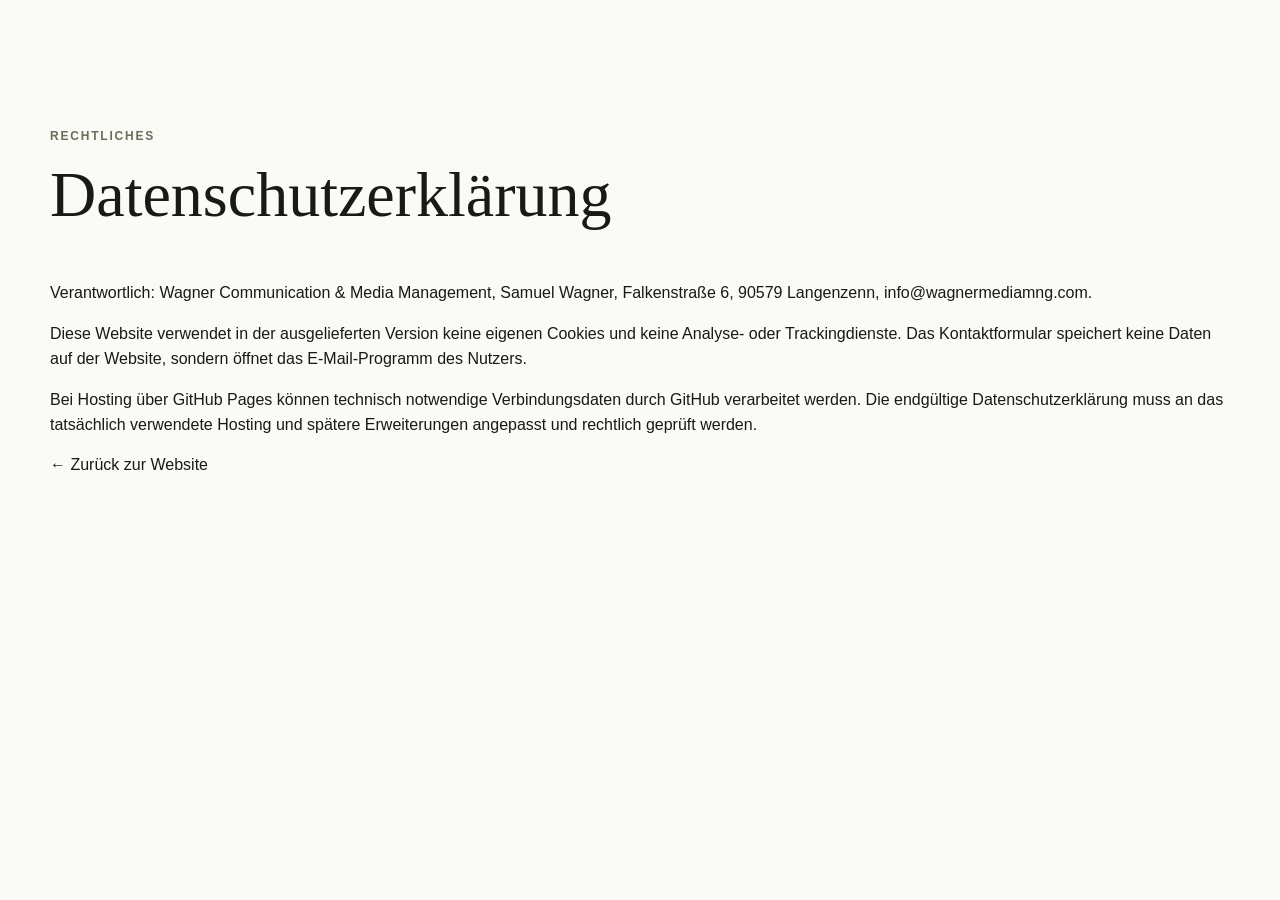
==== datenschutz.html @ 2af09372 "Add files via upload" ====
<!doctype html><html lang="de"><head><meta charset="utf-8"><meta name="viewport" content="width=device-width,initial-scale=1"><title>Datenschutz</title><link rel="stylesheet" href="style.css"></head><body><main class="section"><p class="kicker dark">Rechtliches</p><h2>Datenschutzerklärung</h2><p>Verantwortlich: Wagner Communication & Media Management, Samuel Wagner, Falkenstraße 6, 90579 Langenzenn, info@wagnermediamng.com.</p><p>Diese Website verwendet in der ausgelieferten Version keine eigenen Cookies und keine Analyse- oder Trackingdienste. Das Kontaktformular speichert keine Daten auf der Website, sondern öffnet das E-Mail-Programm des Nutzers.</p><p>Bei Hosting über GitHub Pages können technisch notwendige Verbindungsdaten durch GitHub verarbeitet werden. Die endgültige Datenschutzerklärung muss an das tatsächlich verwendete Hosting und spätere Erweiterungen angepasst und rechtlich geprüft werden.</p><p><a href="index.html">← Zurück zur Website</a></p></main></body></html>
---- style.css ----
*{box-sizing:border-box}html{scroll-behavior:smooth}body{margin:0;font-family:Arial,sans-serif;color:#171a16;background:#fafaf6;line-height:1.55}a{text-decoration:none;color:inherit}.header{position:fixed;top:0;left:0;right:0;z-index:10;display:flex;align-items:center;gap:35px;padding:22px max(24px,calc((100% - 1180px)/2));color:#fff;background:rgba(25,35,24,.9)}.logo{font-weight:800;text-transform:uppercase}.logo span{display:block;font-size:9px;letter-spacing:.12em}.header nav{margin-left:auto;display:flex;gap:26px}.header nav a{font-size:13px;font-weight:700}.menu{display:none;margin-left:auto;background:none;border:0;color:#fff;font-size:24px}.hero{min-height:820px;padding:155px max(24px,calc((100% - 1180px)/2)) 90px;display:grid;grid-template-columns:1.1fr .9fr;align-items:center;gap:70px;color:#fff;background:radial-gradient(circle at 80% 25%,rgba(170,179,154,.28),transparent 25%),linear-gradient(125deg,#142014,#59624d)}.kicker{font-size:12px;font-weight:800;letter-spacing:.15em;text-transform:uppercase}.kicker.dark{color:#66705a}.hero h1,.section h2,.contact h2{font-family:Georgia,serif;font-weight:400;line-height:.98}.hero h1{font-size:clamp(58px,7vw,105px);margin:20px 0}.hero h1 em{color:#aab39a}.hero-copy>p:not(.kicker){max-width:650px;color:rgba(255,255,255,.75);font-size:18px}.actions{display:flex;gap:15px;margin-top:30px}.btn{display:inline-flex;align-items:center;justify-content:center;min-height:48px;padding:0 20px;border:1px solid transparent;font-size:12px;font-weight:800;text-transform:uppercase}.btn.light{background:#f1f0e8;color:#1e291d}.btn.ghost{border-color:#fff}.btn.outline{border-color:#171a16}.hero-card{padding:35px;border:1px solid rgba(255,255,255,.25);background:rgba(255,255,255,.08);backdrop-filter:blur(10px)}.hero-card strong,.hero-card span{display:block}.hero-card span{color:rgba(255,255,255,.65)}.bars{height:210px;display:flex;gap:12px;align-items:end;margin-bottom:30px}.bars i{flex:1;background:#aab39a}.bars i:nth-child(1){height:30%}.bars i:nth-child(2){height:45%}.bars i:nth-child(3){height:55%}.bars i:nth-child(4){height:72%}.bars i:nth-child(5){height:90%}.section{padding:115px max(24px,calc((100% - 1180px)/2))}.section.alt{background:#efefe7}.section h2,.contact h2{font-size:clamp(42px,5vw,70px);margin:18px 0 55px;max-width:900px}.services{border-top:1px solid #ccd0c6}.services article{display:grid;grid-template-columns:55px 1fr 1.2fr;gap:24px;align-items:center;padding:34px 0;border-bottom:1px solid #ccd0c6}.services h3{font-family:Georgia,serif;font-size:28px;font-weight:400;margin:0}.services p{color:#646960}.packages{display:grid;grid-template-columns:repeat(3,1fr);gap:18px}.packages article{min-height:500px;padding:32px;display:flex;flex-direction:column;border:1px solid #c9cdc4;background:#fafaf6}.packages article.featured{background:#66705a;color:#fff}.packages h3{font-family:Georgia,serif;font-size:42px;font-weight:400;margin:25px 0}.packages ul{padding-left:20px}.packages li{margin:12px 0}.packages strong{margin-top:auto;margin-bottom:20px}.about{display:grid;grid-template-columns:.8fr 1.2fr;gap:70px;align-items:center}.portrait{min-height:500px;display:flex;flex-direction:column;align-items:center;justify-content:center;background:linear-gradient(145deg,#66705a,#202a1f);color:rgba(255,255,255,.3);font-family:Georgia,serif;font-size:120px}.portrait span{color:#fff;font-family:Arial,sans-serif;font-size:22px}.about p{color:#5e635b;font-size:17px}.contact{padding:115px max(24px,calc((100% - 1180px)/2));display:grid;grid-template-columns:.9fr 1.1fr;gap:75px;color:#fff;background:#1e291d}.contact>div>a{display:block;margin:16px 0}.contact form{padding:32px;background:#fafaf6;color:#171a16}.contact label{display:grid;gap:8px;margin-bottom:18px;font-size:12px;font-weight:700;text-transform:uppercase}.contact input,.contact select,.contact textarea{width:100%;padding:12px;border:0;border-bottom:1px solid #c9cdc4;background:transparent}.contact button{width:100%;background:#66705a!important;color:#fff!important}footer{padding:35px max(24px,calc((100% - 1180px)/2));display:flex;justify-content:space-between;gap:25px;color:#ddd;background:#10140f}footer div{display:grid;gap:8px}footer div:last-child{display:flex;gap:20px}@media(max-width:900px){.header nav{display:none}.menu{display:block}.hero,.about,.contact{grid-template-columns:1fr}.packages{grid-template-columns:1fr}.services article{grid-template-columns:40px 1fr}.services p{grid-column:2}.hero{min-height:auto}.hero-card{max-width:600px}}@media(max-width:600px){.hero,.section,.contact{padding-left:18px;padding-right:18px}.hero h1{font-size:54px}.services h3{font-size:23px}.actions{flex-direction:column}footer{flex-direction:column}}
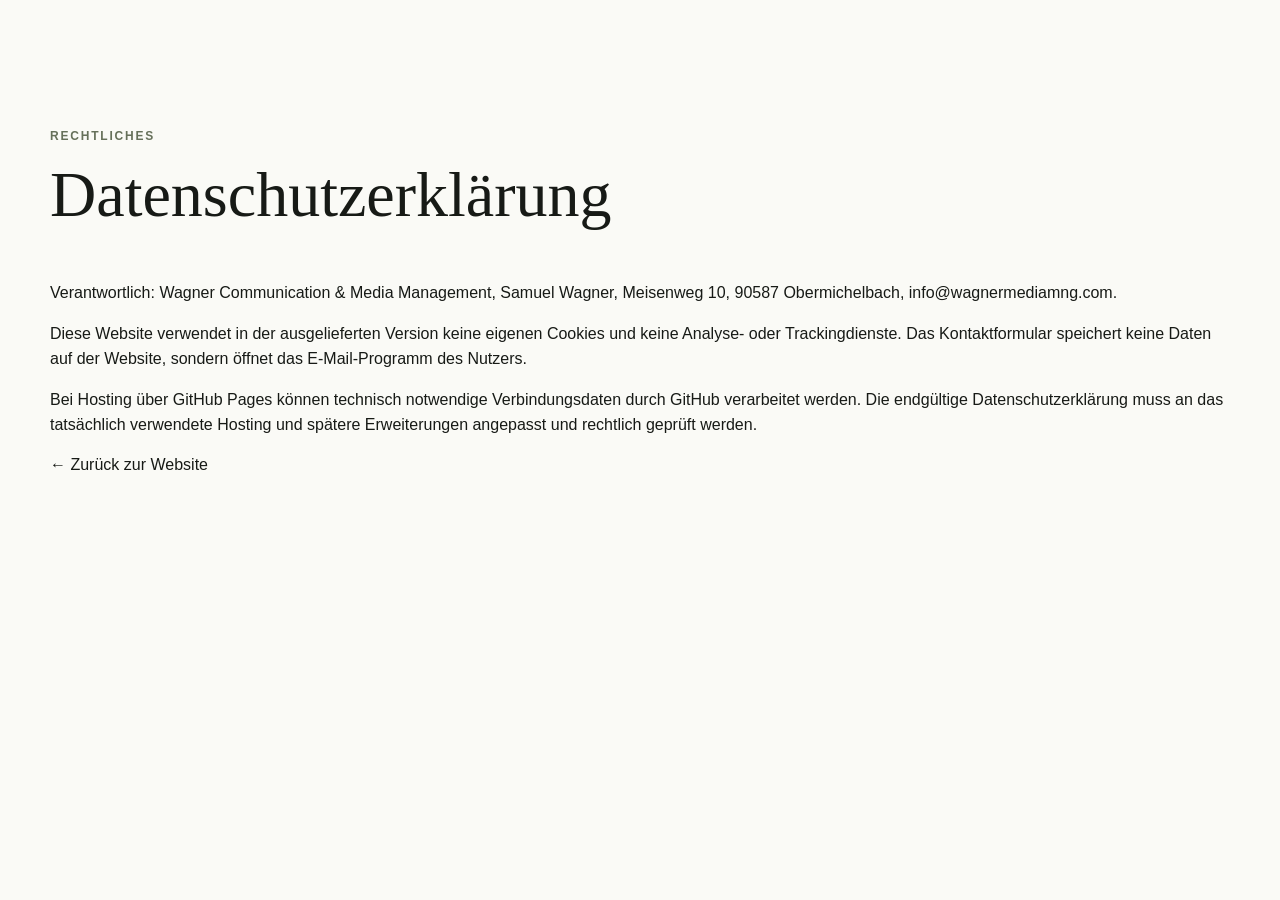
==== commit 0adc3bb6: "Update datenschutz.html" ====
--- a/datenschutz.html
+++ b/datenschutz.html
@@ -1 +1 @@
-<!doctype html><html lang="de"><head><meta charset="utf-8"><meta name="viewport" content="width=device-width,initial-scale=1"><title>Datenschutz</title><link rel="stylesheet" href="style.css"></head><body><main class="section"><p class="kicker dark">Rechtliches</p><h2>Datenschutzerklärung</h2><p>Verantwortlich: Wagner Communication & Media Management, Samuel Wagner, Falkenstraße 6, 90579 Langenzenn, info@wagnermediamng.com.</p><p>Diese Website verwendet in der ausgelieferten Version keine eigenen Cookies und keine Analyse- oder Trackingdienste. Das Kontaktformular speichert keine Daten auf der Website, sondern öffnet das E-Mail-Programm des Nutzers.</p><p>Bei Hosting über GitHub Pages können technisch notwendige Verbindungsdaten durch GitHub verarbeitet werden. Die endgültige Datenschutzerklärung muss an das tatsächlich verwendete Hosting und spätere Erweiterungen angepasst und rechtlich geprüft werden.</p><p><a href="index.html">← Zurück zur Website</a></p></main></body></html>+<!doctype html><html lang="de"><head><meta charset="utf-8"><meta name="viewport" content="width=device-width,initial-scale=1"><title>Datenschutz</title><link rel="stylesheet" href="style.css"></head><body><main class="section"><p class="kicker dark">Rechtliches</p><h2>Datenschutzerklärung</h2><p>Verantwortlich: Wagner Communication & Media Management, Samuel Wagner, Meisenweg 10, 90587 Obermichelbach, info@wagnermediamng.com.</p><p>Diese Website verwendet in der ausgelieferten Version keine eigenen Cookies und keine Analyse- oder Trackingdienste. Das Kontaktformular speichert keine Daten auf der Website, sondern öffnet das E-Mail-Programm des Nutzers.</p><p>Bei Hosting über GitHub Pages können technisch notwendige Verbindungsdaten durch GitHub verarbeitet werden. Die endgültige Datenschutzerklärung muss an das tatsächlich verwendete Hosting und spätere Erweiterungen angepasst und rechtlich geprüft werden.</p><p><a href="index.html">← Zurück zur Website</a></p></main></body></html>
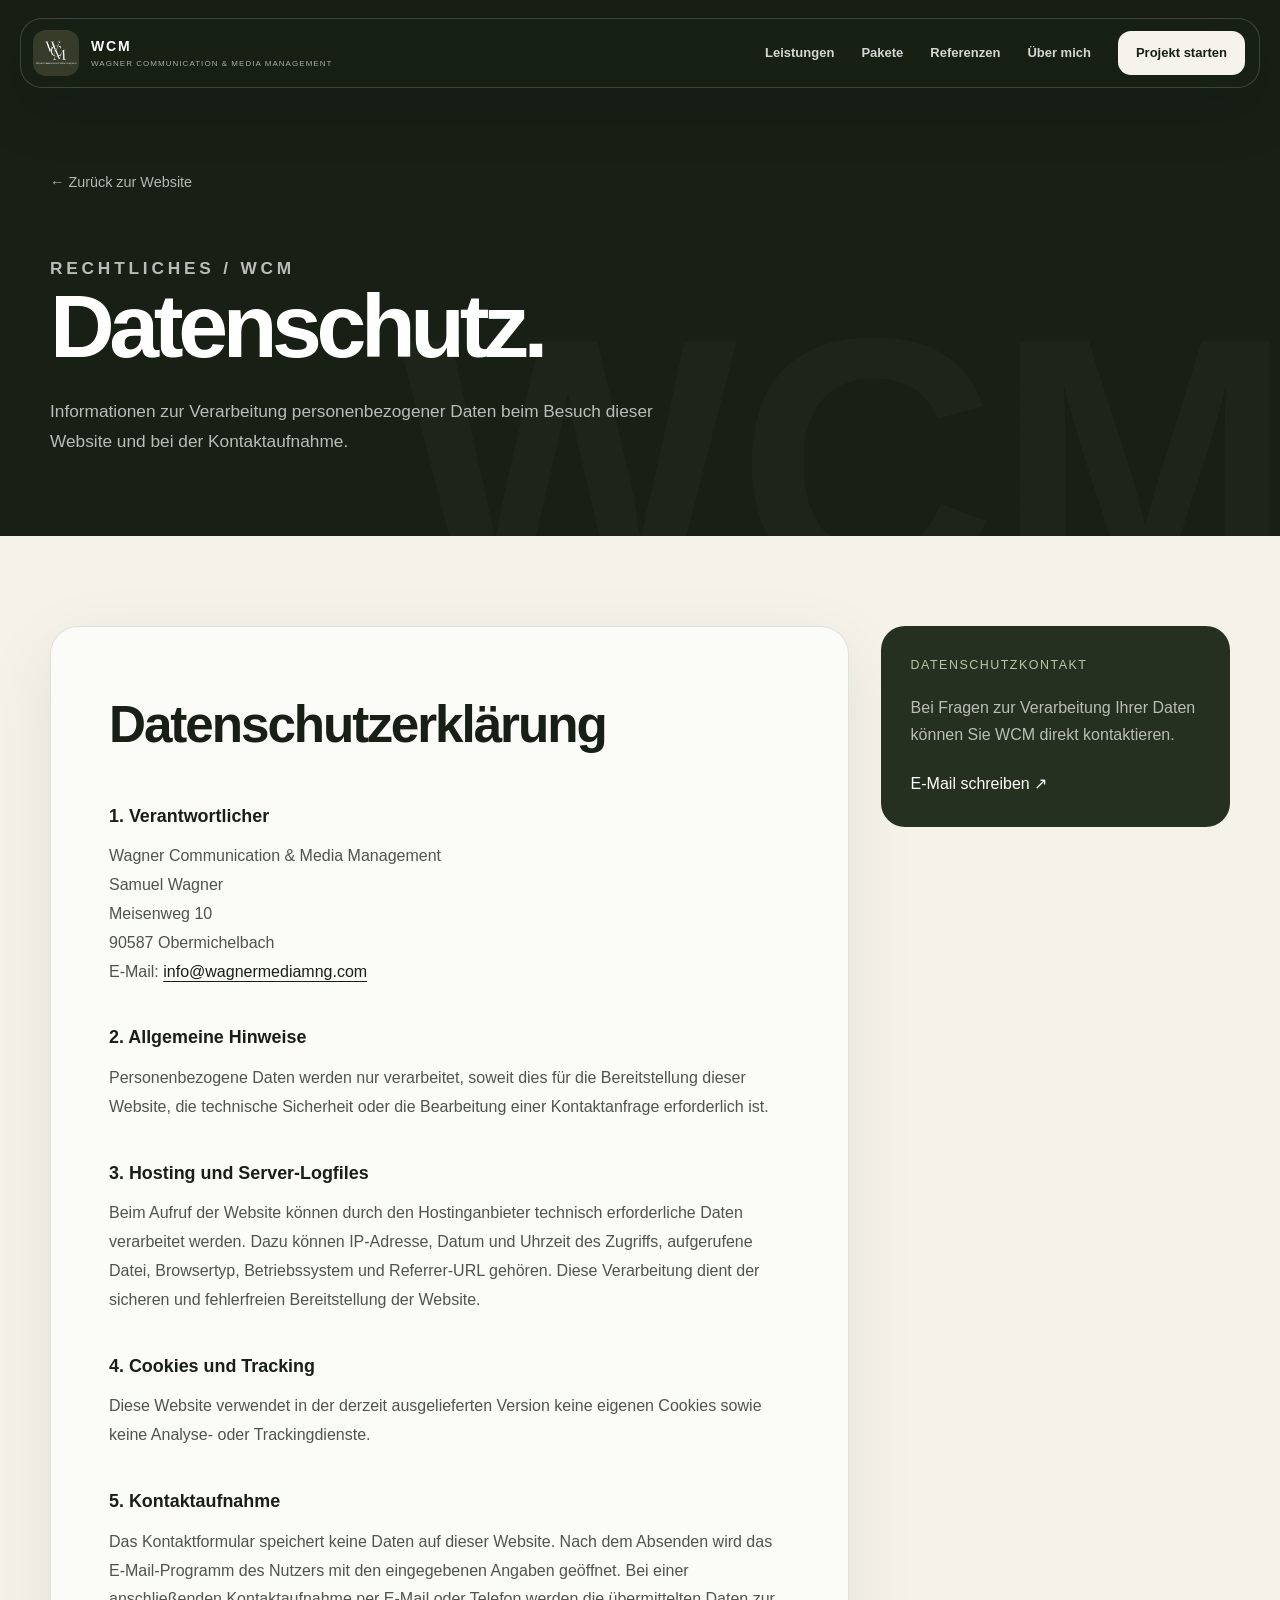
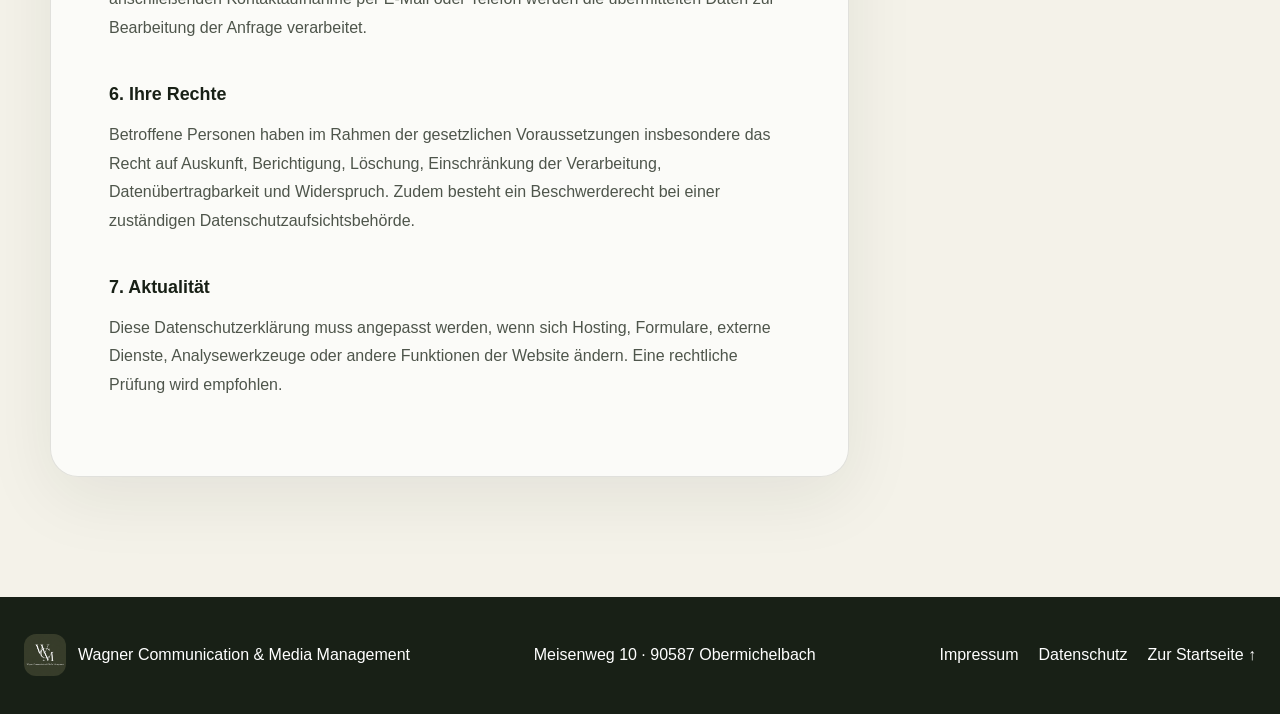
==== commit e0ea4195: "Add files via upload" ====
--- a/datenschutz.html
+++ b/datenschutz.html
@@ -1 +1,45 @@
-<!doctype html><html lang="de"><head><meta charset="utf-8"><meta name="viewport" content="width=device-width,initial-scale=1"><title>Datenschutz</title><link rel="stylesheet" href="style.css"></head><body><main class="section"><p class="kicker dark">Rechtliches</p><h2>Datenschutzerklärung</h2><p>Verantwortlich: Wagner Communication & Media Management, Samuel Wagner, Meisenweg 10, 90587 Obermichelbach, info@wagnermediamng.com.</p><p>Diese Website verwendet in der ausgelieferten Version keine eigenen Cookies und keine Analyse- oder Trackingdienste. Das Kontaktformular speichert keine Daten auf der Website, sondern öffnet das E-Mail-Programm des Nutzers.</p><p>Bei Hosting über GitHub Pages können technisch notwendige Verbindungsdaten durch GitHub verarbeitet werden. Die endgültige Datenschutzerklärung muss an das tatsächlich verwendete Hosting und spätere Erweiterungen angepasst und rechtlich geprüft werden.</p><p><a href="index.html">← Zurück zur Website</a></p></main></body></html>
+<!doctype html>
+<html lang="de">
+<head>
+  <meta charset="utf-8">
+  <meta name="viewport" content="width=device-width,initial-scale=1">
+  <meta name="description" content="Datenschutzerklärung von Wagner Communication & Media Management.">
+  <meta name="theme-color" content="#182016">
+  <title>Datenschutz | WCM</title>
+  <link rel="icon" href="assets/wcm-logo.png">
+  <link rel="stylesheet" href="style.css">
+  <script src="script.js" defer></script>
+  <style>
+    .legal-page{background:#f4f2e9;color:#182016;min-height:100vh}.legal-hero{position:relative;overflow:hidden;padding:170px max(24px,calc((100% - 1180px)/2)) 80px;background:#182016;color:#fff}.legal-hero:after{content:"WCM";position:absolute;right:-.04em;bottom:-.3em;font-size:clamp(9rem,28vw,26rem);font-weight:800;line-height:1;color:rgba(255,255,255,.025);pointer-events:none}.legal-hero-inner{position:relative;z-index:1;max-width:850px}.legal-back{display:inline-flex;margin-bottom:32px;color:rgba(255,255,255,.68);font-size:.9rem}.legal-hero h1{margin:0;font-size:clamp(3rem,7vw,6.6rem);line-height:.94;letter-spacing:-.06em}.legal-hero h1 em{font-weight:400;color:#b7c7a6}.legal-hero p{max-width:650px;margin:28px 0 0;color:rgba(255,255,255,.7);font-size:1.08rem;line-height:1.75}.legal-content{padding:90px max(24px,calc((100% - 1180px)/2)) 120px}.legal-grid{display:grid;grid-template-columns:minmax(0,1.6fr) minmax(260px,.7fr);gap:32px;align-items:start}.legal-card{padding:clamp(28px,5vw,58px);border:1px solid rgba(24,32,22,.12);border-radius:28px;background:rgba(255,255,255,.66);box-shadow:0 20px 70px rgba(24,32,22,.08)}.legal-card h2{margin:0 0 28px;font-size:clamp(2rem,4vw,3.3rem);letter-spacing:-.04em}.legal-card h3{margin:38px 0 12px;font-size:1.12rem}.legal-card p,.legal-card li{line-height:1.8;color:#4e554b}.legal-card p{margin:0 0 18px}.legal-card a{color:#182016;text-decoration:underline;text-underline-offset:4px}.legal-aside{position:sticky;top:120px;padding:30px;border-radius:24px;background:#263021;color:#fff}.legal-aside span{display:block;margin-bottom:18px;color:#b7c7a6;font-size:.78rem;letter-spacing:.12em;text-transform:uppercase}.legal-aside p{margin:0 0 24px;color:rgba(255,255,255,.68);line-height:1.7}.legal-aside a{display:inline-flex;color:#fff}.legal-page footer{background:#182016;color:#fff}@media(max-width:800px){.legal-hero{padding-top:135px}.legal-content{padding-top:55px}.legal-grid{grid-template-columns:1fr}.legal-aside{position:static}}
+  </style>
+</head>
+<body class="legal-page">
+  <div class="cursor-glow" aria-hidden="true"></div>
+  <header class="site-header">
+    <a class="brand" href="index.html#start"><img src="assets/wcm-logo.png" alt="WCM Logo"><span><strong>WCM</strong><small>Wagner Communication & Media Management</small></span></a>
+    <button class="menu-toggle" aria-label="Menü öffnen" aria-expanded="false"><span></span><span></span></button>
+    <nav class="main-nav"><a href="index.html#leistungen">Leistungen</a><a href="index.html#pakete">Pakete</a><a href="index.html#referenzen">Referenzen</a><a href="index.html#ueber">Über mich</a><a class="nav-cta" href="index.html#kontakt">Projekt starten</a></nav>
+  </header>
+  <main>
+    <section class="legal-hero">
+      <div class="legal-hero-inner reveal"><a class="legal-back" href="index.html">← Zurück zur Website</a><p class="eyebrow">Rechtliches / WCM</p><h1>Datenschutz.</h1><p>Informationen zur Verarbeitung personenbezogener Daten beim Besuch dieser Website und bei der Kontaktaufnahme.</p></div>
+    </section>
+    <section class="legal-content">
+      <div class="legal-grid">
+        <article class="legal-card reveal">
+          <h2>Datenschutzerklärung</h2>
+          <h3>1. Verantwortlicher</h3><p>Wagner Communication &amp; Media Management<br>Samuel Wagner<br>Meisenweg 10<br>90587 Obermichelbach<br>E-Mail: <a href="mailto:info@wagnermediamng.com">info@wagnermediamng.com</a></p>
+          <h3>2. Allgemeine Hinweise</h3><p>Personenbezogene Daten werden nur verarbeitet, soweit dies für die Bereitstellung dieser Website, die technische Sicherheit oder die Bearbeitung einer Kontaktanfrage erforderlich ist.</p>
+          <h3>3. Hosting und Server-Logfiles</h3><p>Beim Aufruf der Website können durch den Hostinganbieter technisch erforderliche Daten verarbeitet werden. Dazu können IP-Adresse, Datum und Uhrzeit des Zugriffs, aufgerufene Datei, Browsertyp, Betriebssystem und Referrer-URL gehören. Diese Verarbeitung dient der sicheren und fehlerfreien Bereitstellung der Website.</p>
+          <h3>4. Cookies und Tracking</h3><p>Diese Website verwendet in der derzeit ausgelieferten Version keine eigenen Cookies sowie keine Analyse- oder Trackingdienste.</p>
+          <h3>5. Kontaktaufnahme</h3><p>Das Kontaktformular speichert keine Daten auf dieser Website. Nach dem Absenden wird das E-Mail-Programm des Nutzers mit den eingegebenen Angaben geöffnet. Bei einer anschließenden Kontaktaufnahme per E-Mail oder Telefon werden die übermittelten Daten zur Bearbeitung der Anfrage verarbeitet.</p>
+          <h3>6. Ihre Rechte</h3><p>Betroffene Personen haben im Rahmen der gesetzlichen Voraussetzungen insbesondere das Recht auf Auskunft, Berichtigung, Löschung, Einschränkung der Verarbeitung, Datenübertragbarkeit und Widerspruch. Zudem besteht ein Beschwerderecht bei einer zuständigen Datenschutzaufsichtsbehörde.</p>
+          <h3>7. Aktualität</h3><p>Diese Datenschutzerklärung muss angepasst werden, wenn sich Hosting, Formulare, externe Dienste, Analysewerkzeuge oder andere Funktionen der Website ändern. Eine rechtliche Prüfung wird empfohlen.</p>
+        </article>
+        <aside class="legal-aside reveal"><span>Datenschutzkontakt</span><p>Bei Fragen zur Verarbeitung Ihrer Daten können Sie WCM direkt kontaktieren.</p><a href="mailto:info@wagnermediamng.com">E-Mail schreiben ↗</a></aside>
+      </div>
+    </section>
+  </main>
+  <footer><a class="footer-brand" href="index.html#start"><img src="assets/wcm-logo.png" alt=""><span>Wagner Communication &amp; Media Management</span></a><p>Meisenweg 10 · 90587 Obermichelbach</p><div><a href="impressum.html">Impressum</a><a href="datenschutz.html">Datenschutz</a><a href="index.html#start">Zur Startseite ↑</a></div></footer>
+</body>
+</html>
--- a/style.css
+++ b/style.css
@@ -1 +1,381 @@
-*{box-sizing:border-box}html{scroll-behavior:smooth}body{margin:0;font-family:Arial,sans-serif;color:#171a16;background:#fafaf6;line-height:1.55}a{text-decoration:none;color:inherit}.header{position:fixed;top:0;left:0;right:0;z-index:10;display:flex;align-items:center;gap:35px;padding:22px max(24px,calc((100% - 1180px)/2));color:#fff;background:rgba(25,35,24,.9)}.logo{font-weight:800;text-transform:uppercase}.logo span{display:block;font-size:9px;letter-spacing:.12em}.header nav{margin-left:auto;display:flex;gap:26px}.header nav a{font-size:13px;font-weight:700}.menu{display:none;margin-left:auto;background:none;border:0;color:#fff;font-size:24px}.hero{min-height:820px;padding:155px max(24px,calc((100% - 1180px)/2)) 90px;display:grid;grid-template-columns:1.1fr .9fr;align-items:center;gap:70px;color:#fff;background:radial-gradient(circle at 80% 25%,rgba(170,179,154,.28),transparent 25%),linear-gradient(125deg,#142014,#59624d)}.kicker{font-size:12px;font-weight:800;letter-spacing:.15em;text-transform:uppercase}.kicker.dark{color:#66705a}.hero h1,.section h2,.contact h2{font-family:Georgia,serif;font-weight:400;line-height:.98}.hero h1{font-size:clamp(58px,7vw,105px);margin:20px 0}.hero h1 em{color:#aab39a}.hero-copy>p:not(.kicker){max-width:650px;color:rgba(255,255,255,.75);font-size:18px}.actions{display:flex;gap:15px;margin-top:30px}.btn{display:inline-flex;align-items:center;justify-content:center;min-height:48px;padding:0 20px;border:1px solid transparent;font-size:12px;font-weight:800;text-transform:uppercase}.btn.light{background:#f1f0e8;color:#1e291d}.btn.ghost{border-color:#fff}.btn.outline{border-color:#171a16}.hero-card{padding:35px;border:1px solid rgba(255,255,255,.25);background:rgba(255,255,255,.08);backdrop-filter:blur(10px)}.hero-card strong,.hero-card span{display:block}.hero-card span{color:rgba(255,255,255,.65)}.bars{height:210px;display:flex;gap:12px;align-items:end;margin-bottom:30px}.bars i{flex:1;background:#aab39a}.bars i:nth-child(1){height:30%}.bars i:nth-child(2){height:45%}.bars i:nth-child(3){height:55%}.bars i:nth-child(4){height:72%}.bars i:nth-child(5){height:90%}.section{padding:115px max(24px,calc((100% - 1180px)/2))}.section.alt{background:#efefe7}.section h2,.contact h2{font-size:clamp(42px,5vw,70px);margin:18px 0 55px;max-width:900px}.services{border-top:1px solid #ccd0c6}.services article{display:grid;grid-template-columns:55px 1fr 1.2fr;gap:24px;align-items:center;padding:34px 0;border-bottom:1px solid #ccd0c6}.services h3{font-family:Georgia,serif;font-size:28px;font-weight:400;margin:0}.services p{color:#646960}.packages{display:grid;grid-template-columns:repeat(3,1fr);gap:18px}.packages article{min-height:500px;padding:32px;display:flex;flex-direction:column;border:1px solid #c9cdc4;background:#fafaf6}.packages article.featured{background:#66705a;color:#fff}.packages h3{font-family:Georgia,serif;font-size:42px;font-weight:400;margin:25px 0}.packages ul{padding-left:20px}.packages li{margin:12px 0}.packages strong{margin-top:auto;margin-bottom:20px}.about{display:grid;grid-template-columns:.8fr 1.2fr;gap:70px;align-items:center}.portrait{min-height:500px;display:flex;flex-direction:column;align-items:center;justify-content:center;background:linear-gradient(145deg,#66705a,#202a1f);color:rgba(255,255,255,.3);font-family:Georgia,serif;font-size:120px}.portrait span{color:#fff;font-family:Arial,sans-serif;font-size:22px}.about p{color:#5e635b;font-size:17px}.contact{padding:115px max(24px,calc((100% - 1180px)/2));display:grid;grid-template-columns:.9fr 1.1fr;gap:75px;color:#fff;background:#1e291d}.contact>div>a{display:block;margin:16px 0}.contact form{padding:32px;background:#fafaf6;color:#171a16}.contact label{display:grid;gap:8px;margin-bottom:18px;font-size:12px;font-weight:700;text-transform:uppercase}.contact input,.contact select,.contact textarea{width:100%;padding:12px;border:0;border-bottom:1px solid #c9cdc4;background:transparent}.contact button{width:100%;background:#66705a!important;color:#fff!important}footer{padding:35px max(24px,calc((100% - 1180px)/2));display:flex;justify-content:space-between;gap:25px;color:#ddd;background:#10140f}footer div{display:grid;gap:8px}footer div:last-child{display:flex;gap:20px}@media(max-width:900px){.header nav{display:none}.menu{display:block}.hero,.about,.contact{grid-template-columns:1fr}.packages{grid-template-columns:1fr}.services article{grid-template-columns:40px 1fr}.services p{grid-column:2}.hero{min-height:auto}.hero-card{max-width:600px}}@media(max-width:600px){.hero,.section,.contact{padding-left:18px;padding-right:18px}.hero h1{font-size:54px}.services h3{font-size:23px}.actions{flex-direction:column}footer{flex-direction:column}}+
+:root{--ink:#141812;--deep:#182016;--olive:#738064;--sage:#b9c4ad;--cream:#f3f1e9;--muted:#686f63;--darkline:rgba(20,24,18,.12);--max:1240px;--serif:Georgia,"Times New Roman",serif;--sans:Inter,-apple-system,BlinkMacSystemFont,"Segoe UI",Arial,sans-serif}
+*{box-sizing:border-box}html{scroll-behavior:smooth}body{margin:0;background:var(--cream);color:var(--ink);font-family:var(--sans);line-height:1.55;overflow-x:hidden}img{display:block;max-width:100%}a{text-decoration:none;color:inherit}button,input,select,textarea{font:inherit}section{scroll-margin-top:120px}
+.cursor-glow{position:fixed;z-index:0;width:420px;height:420px;border-radius:50%;pointer-events:none;background:radial-gradient(circle,rgba(184,197,170,.15),transparent 68%);filter:blur(12px);transform:translate(-50%,-50%)}
+.site-header{position:fixed;z-index:1000;top:18px;left:50%;width:min(calc(100% - 36px),var(--max));transform:translateX(-50%);display:flex;align-items:center;justify-content:space-between;padding:11px 14px 11px 12px;border:1px solid rgba(255,255,255,.17);border-radius:22px;color:#fff;background:rgba(24,32,22,.63);box-shadow:0 18px 60px rgba(0,0,0,.18);backdrop-filter:blur(26px) saturate(145%);transition:.35s}.site-header.scrolled{top:9px;background:rgba(19,25,18,.83)}
+.brand{display:flex;align-items:center;gap:12px}.brand img{width:46px;height:46px;border-radius:13px;object-fit:cover}.brand span{display:grid}.brand strong{letter-spacing:.13em;font-size:14px}.brand small{font-size:8px;text-transform:uppercase;letter-spacing:.13em;color:rgba(255,255,255,.63)}
+.main-nav{display:flex;align-items:center;gap:27px}.main-nav a{font-size:13px;font-weight:650;color:rgba(255,255,255,.82)}.main-nav .nav-cta{padding:12px 18px;border-radius:13px;color:#182016;background:#f5f3ec}.menu-toggle{display:none;background:none;border:0}.menu-toggle span{display:block;width:24px;height:1px;margin:6px;background:#fff}
+.hero{position:relative;min-height:100svh;display:grid;grid-template-columns:1.12fr .88fr;align-items:center;gap:70px;padding:145px max(24px,calc((100% - var(--max))/2)) 95px;color:#fff;background:linear-gradient(135deg,#11170f,#202b1d 48%,#131a11);overflow:hidden}.hero-mark{position:absolute;right:-8vw;top:50%;width:min(72vw,980px);transform:translateY(-50%);opacity:.045;filter:grayscale(1)}.hero-orb{position:absolute;border-radius:50%;filter:blur(8px)}.orb-one{width:600px;height:600px;right:-180px;top:-170px;background:radial-gradient(circle,rgba(169,184,150,.34),transparent 68%)}.orb-two{width:480px;height:480px;left:18%;bottom:-300px;background:radial-gradient(circle,rgba(104,124,88,.38),transparent 70%)}
+.hero-content,.hero-panel{position:relative;z-index:2}.eyebrow,.section-number{margin:0 0 20px;font-size:11px;font-weight:800;text-transform:uppercase;letter-spacing:.22em;color:var(--olive)}.eyebrow{color:#c9d2bf}.hero h1,.intro h2,.section-heading h2,.about h2,.contact h2{margin:0;font-family:var(--serif);font-weight:400;line-height:1.02;letter-spacing:-.045em}.hero h1{font-size:clamp(62px,7.1vw,112px);line-height:.89}.hero h1 em,.contact h2 em{color:#bdc9b0}.hero-text{max-width:690px;margin:30px 0 0;font-size:20px;color:rgba(255,255,255,.7)}
+.hero-actions{display:flex;gap:13px;flex-wrap:wrap;margin-top:38px}.button{display:inline-flex;align-items:center;justify-content:center;gap:18px;min-height:55px;padding:0 24px;border:1px solid transparent;border-radius:16px;font-size:13px;font-weight:800;cursor:pointer;transition:.28s}.button:hover{transform:translateY(-3px)}.button-light{background:#f5f3ec;color:#182016}.button-glass{color:#fff;border-color:rgba(255,255,255,.2);background:rgba(255,255,255,.06)}.button-outline{border-color:var(--darkline);background:rgba(255,255,255,.28)}
+.glass{border:1px solid rgba(255,255,255,.18);background:linear-gradient(145deg,rgba(255,255,255,.14),rgba(255,255,255,.045));box-shadow:inset 0 1px 0 rgba(255,255,255,.23),0 28px 80px rgba(6,12,5,.18);backdrop-filter:blur(24px) saturate(135%)}
+.hero-panel{min-height:580px;padding:24px;border-radius:38px;display:flex;flex-direction:column;justify-content:space-between}.panel-top,.panel-bottom{display:flex;justify-content:space-between;gap:20px}.panel-top{font-size:11px;text-transform:uppercase;letter-spacing:.13em;color:rgba(255,255,255,.62)}.status i{display:inline-block;width:7px;height:7px;border-radius:50%;background:#b8c8a8}.panel-logo{margin:auto}.panel-logo img{max-width:390px;border-radius:28px}.panel-bottom{flex-direction:column}.panel-bottom strong{font-family:var(--serif);font-size:28px;font-weight:400}.panel-bottom span{color:rgba(255,255,255,.57)}.scroll-hint{position:absolute;bottom:28px;left:50%;transform:translateX(-50%);font-size:10px;text-transform:uppercase;letter-spacing:.2em;color:rgba(255,255,255,.55)}
+.section-shell{padding:125px max(24px,calc((100% - var(--max))/2))}.intro{background:#eeece4}.intro-grid{display:grid;grid-template-columns:1.25fr .75fr;gap:80px;align-items:end}.intro h2,.section-heading h2,.about h2,.contact h2{font-size:clamp(48px,6vw,84px)}.intro p:last-child{font-size:20px;color:var(--muted)}
+.services{background:#e4e7de}.service-grid{display:grid;grid-template-columns:1fr 1fr;gap:18px;margin-top:58px}.service-card{min-height:300px;padding:30px;border-color:rgba(28,36,25,.11);background:rgba(255,255,255,.46);color:var(--ink);display:grid;grid-template-columns:auto 1fr auto;gap:27px;border-radius:28px}.service-card div{align-self:end}.service-card h3{margin:0 0 12px;font-family:var(--serif);font-size:34px;font-weight:400}.service-card p{margin:0;color:var(--muted)}
+.packages{background:#f5f3ec}.package-grid{display:grid;grid-template-columns:repeat(3,1fr);gap:18px;margin-top:58px}.package-card{position:relative;display:flex;flex-direction:column;min-height:570px;padding:34px;border-radius:30px;border-color:rgba(22,28,20,.1);background:rgba(255,255,255,.44)}.package-card.featured{color:#fff;background:linear-gradient(145deg,#263322,#151d13);transform:translateY(-14px)}.package-card small{text-transform:uppercase;letter-spacing:.17em;font-weight:800;color:var(--olive)}.package-card h3{margin:10px 0 5px;font-family:var(--serif);font-size:48px;font-weight:400}.price{font-size:26px;font-weight:750}.price span{font-size:13px;color:var(--muted)}.package-card ul{padding:0;list-style:none}.package-card li{padding:13px 0;border-bottom:1px solid var(--darkline);color:var(--muted)}.featured li{border-color:rgba(255,255,255,.1);color:rgba(255,255,255,.68)}.package-card .button{margin-top:auto}.popular{position:absolute;top:22px;right:22px;padding:7px 10px;border-radius:20px;background:rgba(255,255,255,.1);font-size:10px;text-transform:uppercase}
+.work{background:#171e15;color:#fff}.work .section-heading p:last-child{max-width:650px;color:rgba(255,255,255,.58)}.project{margin-top:70px}.project-meta{display:grid;grid-template-columns:auto 1fr auto;gap:25px;align-items:end;margin-bottom:22px}.project-meta small{color:#aebba3;text-transform:uppercase}.project-meta h3{margin:5px 0 0;font-family:var(--serif);font-size:42px;font-weight:400}.comparison{position:relative;aspect-ratio:16/8.5;overflow:hidden;border-radius:34px;background:#0d110c}.comparison>img,.comparison-before img{width:100%;height:100%;object-fit:cover;object-position:top center}.comparison-before{position:absolute;inset:0;width:50%;overflow:hidden}.comparison-before img{width:100vw;max-width:var(--max)}.comparison-line{position:absolute;top:0;bottom:0;left:50%;width:2px;background:#fff}.comparison-line span{position:absolute;top:50%;left:50%;display:grid;place-items:center;width:48px;height:48px;border-radius:50%;color:#1a2117;background:#fff;transform:translate(-50%,-50%)}.comparison input{position:absolute;inset:0;width:100%;height:100%;opacity:0;cursor:ew-resize}.compare-label{position:absolute;top:18px;padding:8px 12px;border-radius:20px;background:rgba(10,14,9,.65);font-size:10px;text-transform:uppercase}.compare-label.before{left:18px}.compare-label.after{right:18px}
+.about{display:grid;grid-template-columns:.85fr 1.15fr;gap:90px;align-items:center;background:#e8e9e1}.portrait-wrap{position:relative}.portrait-wrap>img{position:relative;z-index:2;width:100%;border-radius:36px}.portrait-glow{position:absolute;inset:8% -8% -6% 8%;border-radius:50%;background:#98a88a;filter:blur(65px);opacity:.4}.portrait-caption{position:absolute;z-index:3;left:22px;right:22px;bottom:22px;padding:18px 20px;border-radius:20px;display:flex;justify-content:space-between}.about-copy>p:not(.section-number){font-size:18px;color:var(--muted)}.about-facts{display:grid;grid-template-columns:repeat(3,1fr);gap:12px;margin-top:35px}.about-facts span{padding:16px;border-top:1px solid var(--darkline);font-size:12px;color:var(--muted)}.about-facts strong{display:block;color:var(--ink);font-family:var(--serif);font-size:21px}
+.contact{position:relative;overflow:hidden;display:grid;grid-template-columns:.82fr 1.18fr;gap:80px;color:#fff;background:#151c13}.contact-bg-word{position:absolute;right:-5vw;bottom:-10vw;font-size:30vw;font-weight:900;color:rgba(255,255,255,.018)}.contact-copy>p:not(.section-number){color:rgba(255,255,255,.62)}.contact-links{display:grid;margin-top:35px}.contact-links a{display:flex;justify-content:space-between;padding:16px 0;border-bottom:1px solid rgba(255,255,255,.12)}.contact-form{position:relative;display:grid;gap:17px;padding:30px;border-radius:30px}.form-row{display:grid;grid-template-columns:1fr 1fr;gap:15px}.contact-form label{display:grid;gap:8px;font-size:11px;text-transform:uppercase;letter-spacing:.13em;color:rgba(255,255,255,.6)}.contact-form input,.contact-form select,.contact-form textarea{width:100%;padding:15px 16px;border:1px solid rgba(255,255,255,.13);border-radius:14px;color:#fff;background:rgba(255,255,255,.07)}.contact-form option{color:#111}
+footer{display:flex;justify-content:space-between;gap:25px;align-items:center;padding:30px max(24px,calc((100% - var(--max))/2));color:#dfe5da;background:#0e130d}.footer-brand{display:flex;align-items:center;gap:12px}.footer-brand img{width:42px;border-radius:12px}footer div{display:flex;gap:20px}
+.reveal{opacity:0;transform:translateY(32px);transition:opacity .8s ease,transform .8s ease}.reveal.visible{opacity:1;transform:none}
+@media(max-width:900px){.main-nav{display:none;position:absolute;top:72px;left:0;right:0;flex-direction:column;padding:20px;border-radius:20px;background:#1a2217}.main-nav.open{display:flex}.menu-toggle{display:block}.hero,.intro-grid,.about,.contact{grid-template-columns:1fr}.hero-panel{min-height:420px}.service-grid,.package-grid{grid-template-columns:1fr}.package-card.featured{transform:none}.form-row{grid-template-columns:1fr}.project-meta{grid-template-columns:1fr}.project-meta>b{display:none}}
+@media(max-width:600px){.site-header{width:calc(100% - 20px)}.brand small{display:none}.hero{padding:125px 20px 75px}.hero h1{font-size:52px}.section-shell{padding:85px 20px}.hero-panel{padding:18px}.service-card{grid-template-columns:auto 1fr;min-height:230px}.service-card b{display:none}.about-facts{grid-template-columns:1fr}.comparison{aspect-ratio:4/3}.contact-form{padding:20px}footer{flex-direction:column;align-items:flex-start}}
+
+
+.contact-links{
+    display:grid;
+    gap:0;
+    margin-top:35px;
+}
+.contact-links a{
+    display:flex;
+    justify-content:space-between;
+    align-items:center;
+    padding:18px 0;
+    border-bottom:1px solid rgba(255,255,255,.12);
+    transition:.25s;
+    cursor:pointer;
+}
+.contact-links a:hover{
+    color:#d6e2c8;
+    padding-left:8px;
+}
+.contact-links span:last-child{
+    font-size:20px;
+    transition:.25s;
+}
+.contact-links a:hover span:last-child{
+    transform:translateX(6px);
+}
+
+
+/* Mobile V2 improvements */
+
+@media (max-width: 900px){
+  .hero{
+    grid-template-columns:1fr;
+    gap:32px;
+    padding:110px 22px 70px;
+    min-height:auto;
+  }
+
+  .hero-panel{
+    display:none;
+  }
+
+  .hero-content{
+    max-width:100%;
+  }
+
+  .hero h1{
+    font-size:44px;
+    line-height:0.98;
+  }
+
+  .hero-text{
+    font-size:18px;
+    max-width:100%;
+    margin-top:22px;
+  }
+
+  .hero-actions{
+    flex-direction:column;
+    width:100%;
+  }
+
+  .hero-actions .button{
+    width:100%;
+  }
+
+  .hero-mark{
+    width:120%;
+    right:-45%;
+    opacity:.03;
+  }
+
+  .scroll-hint{
+    display:none;
+  }
+
+  .site-header{
+    padding:10px 14px;
+  }
+
+  .brand img{
+    width:40px;
+    height:40px;
+  }
+}
+
+@media (max-width:600px){
+  .hero{
+    padding-top:105px;
+  }
+
+  .hero h1{
+    font-size:40px;
+  }
+
+  .hero-text{
+    font-size:17px;
+    line-height:1.6;
+  }
+}
+
+
+
+/* Fix: Kontaktbuttons aus jeder Richtung vollständig anklickbar */
+.contact-bg-word,
+.cursor-glow {
+    pointer-events: none;
+}
+
+.contact-copy {
+    position: relative;
+    z-index: 20;
+}
+
+.contact-links {
+    position: relative;
+    z-index: 30;
+}
+
+.contact-links a {
+    position: relative;
+    z-index: 31;
+    width: 100%;
+    pointer-events: auto;
+}
+
+
+/* Klickbare Leistungskarten */
+.service-link-card{
+  color:inherit;
+  cursor:pointer;
+  transition:transform .3s ease, box-shadow .3s ease, background .3s ease;
+}
+.service-link-card:hover{
+  transform:translateY(-8px);
+  background:rgba(255,255,255,.68);
+  box-shadow:0 32px 85px rgba(20,28,18,.16);
+}
+.service-link-card b{
+  transition:transform .25s ease;
+}
+.service-link-card:hover b{
+  transform:translate(5px,-5px);
+}
+
+/* Leistungs-Unterseiten */
+.service-page{
+  min-height:100vh;
+  background:var(--cream);
+}
+.service-page .site-header{
+  color:#fff;
+}
+.service-detail-hero{
+  position:relative;
+  min-height:74svh;
+  display:grid;
+  grid-template-columns:1.08fr .92fr;
+  gap:70px;
+  align-items:center;
+  padding:150px max(24px,calc((100% - var(--max))/2)) 90px;
+  color:#fff;
+  background:linear-gradient(135deg,#11170f,#202b1d 48%,#131a11);
+  overflow:hidden;
+}
+.service-detail-copy,
+.service-detail-panel{
+  position:relative;
+  z-index:2;
+}
+.service-detail-copy h1{
+  margin:0;
+  max-width:850px;
+  font-family:var(--serif);
+  font-weight:400;
+  font-size:clamp(58px,7vw,104px);
+  line-height:.92;
+  letter-spacing:-.05em;
+}
+.service-detail-copy h1 em{
+  color:#bdc9b0;
+}
+.service-detail-copy>p{
+  max-width:720px;
+  margin:28px 0 0;
+  color:rgba(255,255,255,.7);
+  font-size:19px;
+}
+.service-detail-panel{
+  min-height:460px;
+  padding:30px;
+  border-radius:34px;
+  display:flex;
+  flex-direction:column;
+  justify-content:space-between;
+}
+.service-detail-panel .service-number{
+  font-size:12px;
+  letter-spacing:.2em;
+  text-transform:uppercase;
+  color:rgba(255,255,255,.58);
+}
+.service-detail-panel h2{
+  margin:0;
+  font-family:var(--serif);
+  font-size:44px;
+  font-weight:400;
+}
+.service-detail-panel p{
+  color:rgba(255,255,255,.65);
+}
+.detail-section{
+  padding:115px max(24px,calc((100% - var(--max))/2));
+}
+.detail-section.alt{
+  background:#e4e7de;
+}
+.detail-section.dark{
+  color:#fff;
+  background:#171e15;
+}
+.detail-heading{
+  max-width:820px;
+}
+.detail-heading h2{
+  margin:0;
+  font-family:var(--serif);
+  font-size:clamp(46px,6vw,82px);
+  font-weight:400;
+  line-height:1;
+  letter-spacing:-.04em;
+}
+.detail-heading p{
+  color:var(--muted);
+  font-size:18px;
+}
+.dark .detail-heading p{
+  color:rgba(255,255,255,.62);
+}
+.detail-grid{
+  display:grid;
+  grid-template-columns:repeat(3,1fr);
+  gap:18px;
+  margin-top:52px;
+}
+.detail-card{
+  min-height:270px;
+  padding:30px;
+  border-radius:28px;
+  border:1px solid rgba(20,24,18,.1);
+  background:rgba(255,255,255,.5);
+}
+.detail-card span{
+  display:inline-block;
+  margin-bottom:32px;
+  color:var(--olive);
+  font-size:12px;
+  font-weight:800;
+  letter-spacing:.15em;
+}
+.detail-card h3{
+  margin:0 0 12px;
+  font-family:var(--serif);
+  font-size:32px;
+  font-weight:400;
+}
+.detail-card p{
+  margin:0;
+  color:var(--muted);
+}
+.process-list{
+  display:grid;
+  grid-template-columns:repeat(4,1fr);
+  gap:16px;
+  margin-top:48px;
+}
+.process-step{
+  padding:26px;
+  border-top:1px solid rgba(255,255,255,.2);
+}
+.process-step strong{
+  display:block;
+  margin-bottom:18px;
+  color:#bdc9b0;
+  font-size:12px;
+  letter-spacing:.14em;
+}
+.process-step h3{
+  margin:0 0 10px;
+  font-family:var(--serif);
+  font-size:28px;
+  font-weight:400;
+}
+.process-step p{
+  color:rgba(255,255,255,.6);
+}
+.detail-cta{
+  display:grid;
+  grid-template-columns:1fr auto;
+  gap:35px;
+  align-items:end;
+  padding:80px max(24px,calc((100% - var(--max))/2));
+  background:#eeece4;
+}
+.detail-cta h2{
+  margin:0;
+  font-family:var(--serif);
+  font-size:clamp(44px,6vw,78px);
+  font-weight:400;
+  line-height:1;
+}
+.detail-cta p{
+  max-width:720px;
+  color:var(--muted);
+}
+.back-service{
+  display:inline-flex;
+  margin-bottom:25px;
+  color:#c9d2bf;
+  font-size:12px;
+  font-weight:800;
+  letter-spacing:.12em;
+  text-transform:uppercase;
+}
+.service-page footer{
+  margin-top:0;
+}
+@media(max-width:900px){
+  .service-detail-hero{
+    grid-template-columns:1fr;
+    gap:30px;
+    min-height:auto;
+    padding-top:125px;
+  }
+  .service-detail-panel{
+    min-height:340px;
+  }
+  .detail-grid{
+    grid-template-columns:1fr;
+  }
+  .process-list{
+    grid-template-columns:1fr 1fr;
+  }
+  .detail-cta{
+    grid-template-columns:1fr;
+  }
+}
+@media(max-width:600px){
+  .service-detail-copy h1{
+    font-size:48px;
+  }
+  .service-detail-panel h2{
+    font-size:36px;
+  }
+  .process-list{
+    grid-template-columns:1fr;
+  }
+}
